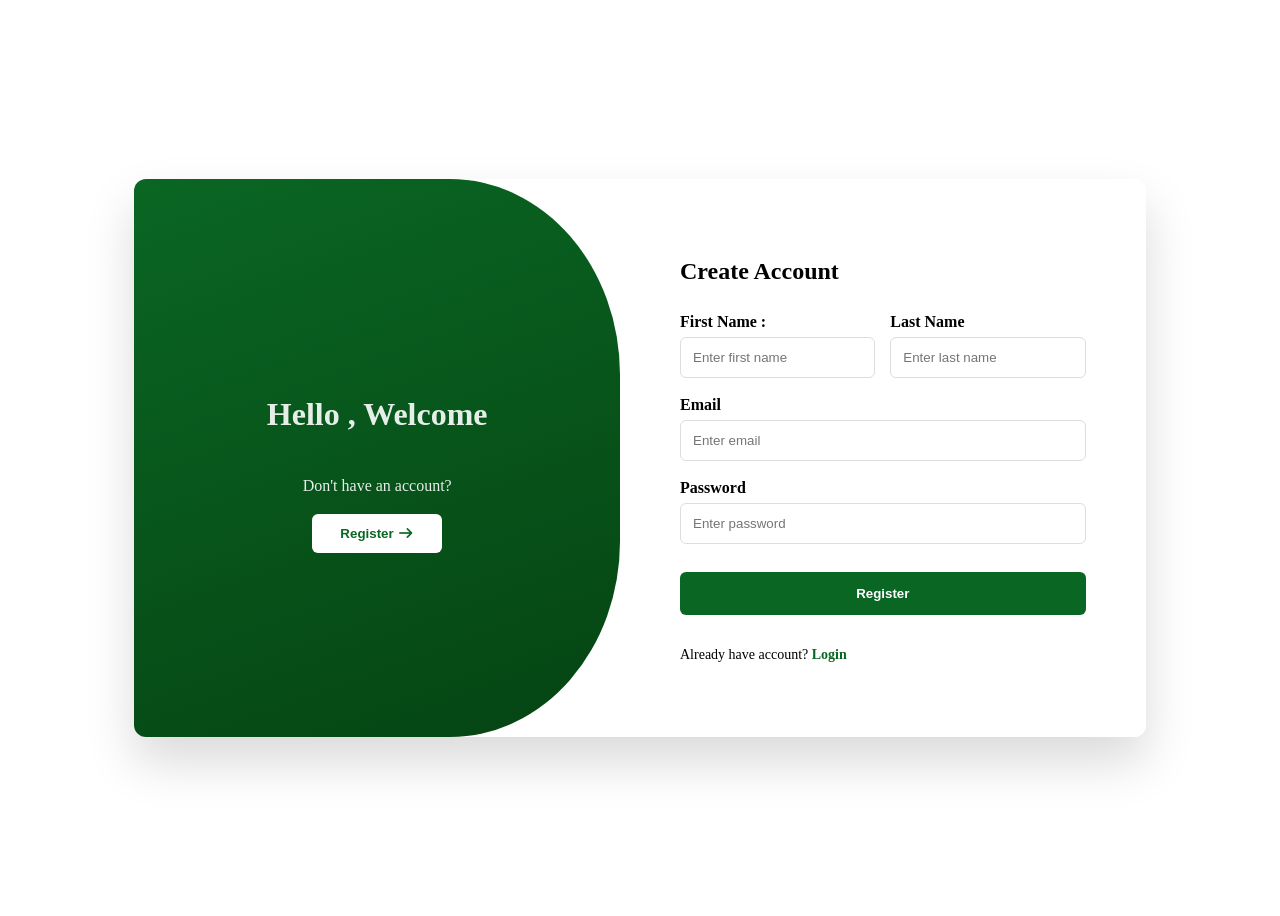
==== register.html @ 8dc6a4ca "Add files via upload" ====
<!DOCTYPE html>
<html lang="en">

<head>
    <meta charset="UTF-8">
    <meta name="viewport" content="width=device-width, initial-scale=1.0">
    <title>Register</title>
    <!-- Font Awesome -->
    <link rel="stylesheet" href="assets/css/all.css">
    <!-- Custom css -->
    <link rel="stylesheet" href="assets/css/style.css">
</head>

<body class="register-page">
    <section class="section-form">
        <div class="welcome-box">
            <!-- Main Title -->
            <h2>
                <p>Hello , <span id="welcomeWord">Welcome</span></p>
            </h2>
            <!-- Sub Text -->
            <p id="welcomeText">
                Don't have an account?
            </p>
            <!-- Register Button -->
            <button class="welcome-btn" id="welcomeBtn">
                Register
                <span class="arrow" id="arrow">
                    <i class="fa-solid fa-arrow-right"></i>
                </span>
            </button>
        </div>
        <!-- Form -->
        <form id="registerForm" class="register-form">
            <h2>Create Account</h2>
            <!-- Names -->
            <div class="names">
                <div class="input-group">
                    <label for="firstName">First Name :</label>
                    <input type="text" placeholder="Enter first name" id="firstName">
                </div>
                <div class="input-group">
                    <label for="lastName">Last Name</label>
                    <input type="text" placeholder="Enter last name" id="lastName">
                </div>
            </div>
            <!-- Email -->
            <div class="input-group">
                <label for="email">Email</label>
                <input type="email" placeholder="Enter email" id="email">
            </div>
            <!-- Password -->
            <div class="input-group">
                <label for="password">Password</label>
                <input type="password" placeholder="Enter password" id="password">
            </div>
            <button type="submit" class="register-btn" id="sign_up">Register</button>
            <p>
                Already have account?
                <a href="login.html">Login</a>
            </p>
        </form>
    </section>
    <!-- Registerjs -->
    <script src="assets/js/register.js"></script>
</body>

</html>
---- assets/css/style.css ----
/* ===== Navbar =====  */
.nav-link.active {
  color: #054413;
}
.nav-link:hover {
  color: #0a6623;
}
.navbar-brand img {
  height: 3.125rem;
  width: 3.125rem;
  object-fit: cover;
}
.navbar .btns {
  margin-left: auto;
  display: flex;
  align-items: center;
}
.navbar .btns ul {
  list-style: none;
  margin: 0;
  padding: 0;
  display: flex;
  align-items: center;
  gap: 15px;
}
.navbar ul#links a {
  text-decoration: none;
  padding: 8px 18px;
  border-radius: 6px;
  font-weight: 600;
  transition: 0.3s ease;
}
.navbar ul#links li:first-child a {
  background-color: #0a6623;
  color: white;
}
.navbar ul#links li:first-child a:hover {
  background-color: #054413;
}
.navbar ul#links li:last-child a {
  border: 2px solid #0a6623;
  color: #0a6623;
}
.navbar ul#links li:last-child a:hover {
  background-color: #0a6623;
  color: white;
}
.navbar ul#user_info {
  display: none ;
  list-style: none;
}
.navbar ul#user_info  li a {
  list-style: none;
  text-decoration: none;
  font-weight: 600;
  font-family:Georgia, 'Times New Roman', Times, serif;
  color: #0a6623;
}
.dropdown-item:hover,
.dropdown-item:focus {
  background-color: #0a6623;
  color: #fff;
}
.form-control {
  box-shadow: none;
  border: 2px solid;
}
.form-control:focus {
  border-color: #0a6623;
  box-shadow: 0 0 5px rgba(10, 102, 35, 0.5);
}
.badge-aromatic {
  background-color: #e6f4ea;
  color: #0a6623;
}
.badge-medicinal {
  background-color: #e8f0fe;
  color: #1a4fd8;
}
.badge-ornamental {
  background-color: #fce8e6;
  color: #c5221f;
}
.plant-card {
  aspect-ratio: 5 / 6;
  transition: all 0.3s ease;
}
.plant-card:hover {
  border: 2px solid #0a6623;
  transform: translateY(-6px);
  box-shadow: 0 12px 25px rgba(0, 0, 0, 0.12);
}
.plant-card img {
  height: 55%;
  object-fit: cover;
}

.basket-icon {
  display: none;
  margin-right: 6px;
}

.add-to-basket.added {
  background-color: #777;
  border: none;
}

.add-to-basket.added .basket-icon {
  display: inline-block;
}

.plant-card .fa-heart {
  transition: color 0.3s ease, transform 0.3s ease;
}
.plant-card:hover .fa-heart {
  color: #dc3545;
  transform: scale(1.2);
}
/* ===== Footer ====== */
.footer-custom {
  background-color: #054413;
  color: #fff;
  font-size: 0.9rem;
  box-shadow: 0 -5px 15px rgba(0, 0, 0, 0.1);
}
.footer-custom img {
  height: 60px;
  width: 60px;
  object-fit: cover;
}
.footer-link {
  transition: all 0.3s ease;
  display: inline-block;
}
.footer-link:hover {
  color: #ffc107 !important;
  transform: translateX(5px);
}
.btn-floating:hover {
  background-color: #fff;
  color: #054413;
  border-color: #fff;
}
/* ===== Page Layout Register && Login ===== */
.register-page {
  min-height: 100vh;
  display: flex;
  justify-content: center;
  align-items: center;
}
/* ===== Container ===== */
.section-form {
  width: 80%;
  max-width: 1100px;
  display: flex;
  border-radius: 12px;
  overflow: hidden;
  box-shadow: 0 25px 50px rgba(0, 0, 0, 0.15);
}
/* ===== Welcome Box ===== */
.welcome-box {
  width: 50%;
  background: linear-gradient(160deg, #0a6623, #054413);
  color: white;
  padding: 60px 40px;
  display: flex;
  flex-direction: column;
  justify-content: center;
  align-items: center;
  border-top-right-radius: 35%;
  border-bottom-right-radius: 35%;
}
.welcome-box h2 {
  font-size: 32px;
  margin-bottom: 0;
}
.welcome-box p {
  margin-top: 0;
  line-height: 1.6;
  opacity: 0.9;
}
.welcome-btn {
  width: fit-content;
  padding: 12px 28px;
  border: none;
  border-radius: 6px;
  background: white;
  color: #0a6623;
  font-weight: bold;
  cursor: pointer;
  transition: 0.3s;
}
.welcome-btn:hover {
  transform: translateY(-3px);
}
/* ===== Form Side ===== */
.register-form {
  width: 50%;
  background: white;
  padding: 60px;
  display: flex;
  flex-direction: column;
  gap: 18px;
}
.register-form h2 {
  margin-bottom: 10px;
}
/* ===== Input Groups ===== */
.names {
  display: flex;
  gap: 15px;
}
.input-group {
  display: flex;
  flex-direction: column;
  width: 100%;
}
.input-group label {
  font-weight: 600;
  margin-bottom: 6px;
}
.input-group input {
  padding: 12px;
  border: 1px solid #ddd;
  border-radius: 6px;
  transition: 0.3s;
}
/* Focus Effect */
.input-group input:focus {
  outline: none;
  border-color: #0a6623;
  box-shadow: 0 0 6px rgba(10, 102, 35, 0.4);
}
/* ===== Register Button ===== */
.register-btn {
  margin-top: 10px;
  padding: 14px;
  border: none;
  border-radius: 6px;
  background: #0a6623;
  color: white;
  font-weight: bold;
  cursor: pointer;
  transition: 0.3s;
}
.register-btn:hover {
  background: #054413;
  transform: translateY(-2px);
}
/* ===== Login Text ===== */
.register-form p {
  font-size: 14px;
}
.register-form a {
  color: #0a6623;
  font-weight: bold;
  text-decoration: none;
}
.arrow {
  display: inline-block;
  transition: 0.4s;
}
.arrow.move {
  animation: arrowMove 0.6s infinite alternate;
}
@keyframes arrowMove {
  from { transform: translateX(0); }
  to { transform: translateX(9px); }
}
/* ==== Afer Login ==== */
.navbar ul#user_info{
  display: flex;
  font-style: italic;
}
/* Basket  */
.navbar ul#user_info  .shoping_card {
  position: relative;
}
.navbar ul#user_info  .shoping_card i{
  cursor: pointer;
  font-size: 20px;
  color: #0a6623;
}
.navbar ul#user_info  .shoping_card  .number_plants{
  position: absolute;
  width: 20px;
  height: auto;
  line-height: 20px;
  background-color: #1a4fd8;
  color: white;
  text-align: center;
  display: none;
  border-radius: 50%;
  font-size: 15px;
  top: -10px;
  right: -10px;
}
/* Slide Bar  */
.navbar ul#user_info  .shoping_card .show_plants{
  position: absolute;
  z-index: 99;
  top: 50px;
  transform: translateX(250px);
  transition: 0.3s ease;
  width: 250px;
  min-height: 700px;
  max-height: 100vh;
  overflow-y: auto;
  padding-right: 8px;
  background-color: white;
}
.navbar ul#user_info  .shoping_card .show_plants.open{
  transform: translateX(-40px);
}
/* Log out  */
.navbar ul#user_info #logout{
  display: block;
  cursor: pointer;
  color: #c5221f;
  border: #c5221f 2px solid;
  padding: 8px 18px;
  border-radius: 6px;
  font-size: 15px;
  font-weight: bold;
  text-decoration: none;
  margin-left: 20px;
  transition: background-color 0.3s ease, color 0.3s ease;
} 
.navbar ul#user_info #logout:hover{
  background-color: #c5221f;
  color: white;
}
/* ===== Basket Product Item ===== */
.plants_list {
  display: flex;
  justify-content: space-between;
  align-items: center;
  padding: 10px 10px;
  margin: 8px;
  border: 1px solid #e0e0e0;
  border-radius: 8px;
  background-color: #f9fdfb;
}
/* Left side */
.plants_list .left h5 {
  margin: 0;
  font-size: 14px;
  color: #054413;
}
/* Quantity control */
.plants_list .digital {
  display: flex;
  align-items: center;
  gap: 8px;
  margin-top: 6px;
}
.plants_list .digital button {
  width: 26px;
  height: 26px;
  border: none;
  border-radius: 4px;
  background-color: #0a6623;
  color: white;
  font-weight: bold;
  cursor: pointer;
  transition: 0.2s ease;
}
.plants_list .digital button:hover {
  background-color: #054413;
}
.plants_list .digital-numder {
  min-width: 20px;
  text-align: center;
  font-weight: bold;
  color: #0a6623;
}
/* Right side */
.plants_list .right {
  text-align: right;
}
.plants_list .right h5 {
  margin: 0;
  font-size: 13px;
  color: #777;
}
.plants_list .right p {
  margin: 4px 0 0;
  font-weight: bold;
  color: #0a6623;
}
/* All Plants */
.navbar ul#user_info  .shoping_card .show_plants a{
  text-decoration: none;
  margin: 8px;
  border: 1px solid #e0e0e0;
  border-radius: 8px;
  background-color: #f9fdfb;
  transition: 0.3s ease;
  height: 40px;
  line-height: 40px;
  font-size: 15px;
  text-align: center;
  display: block;
}
.navbar ul#user_info  .shoping_card .show_plants a:hover{
  background-color: #0a6623;
  color: white;
}
/* //////////////// */
.btn-style{
  background-color: #c5221f;
  color: white;
}
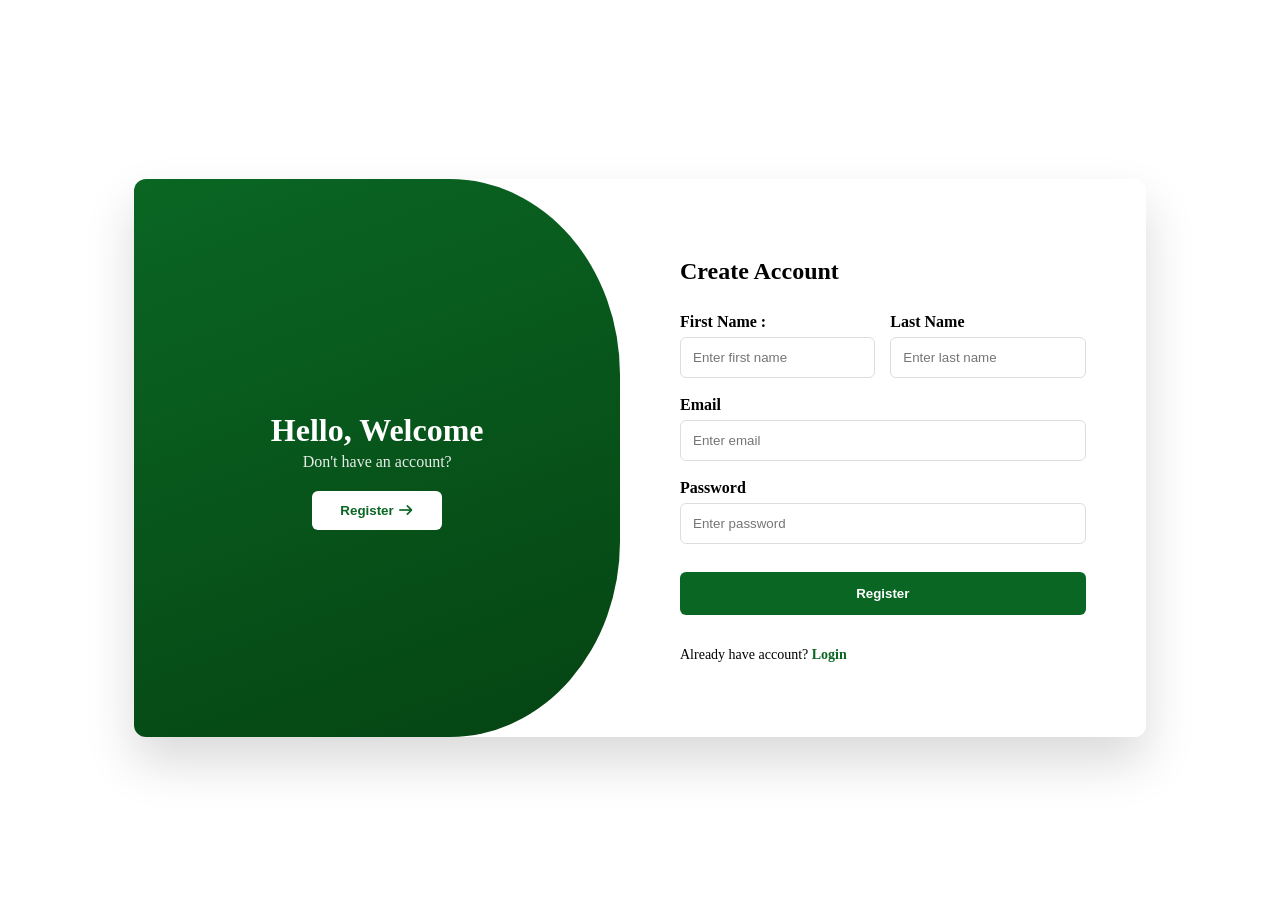
==== commit 6c30414d: "Add files via upload" ====
--- a/register.html
+++ b/register.html
@@ -15,9 +15,7 @@
     <section class="section-form">
         <div class="welcome-box">
             <!-- Main Title -->
-            <h2>
-                <p>Hello , <span id="welcomeWord">Welcome</span></p>
-            </h2>
+            <h2>Hello, <span id="welcomeWord">Welcome</span></h2>
             <!-- Sub Text -->
             <p id="welcomeText">
                 Don't have an account?
